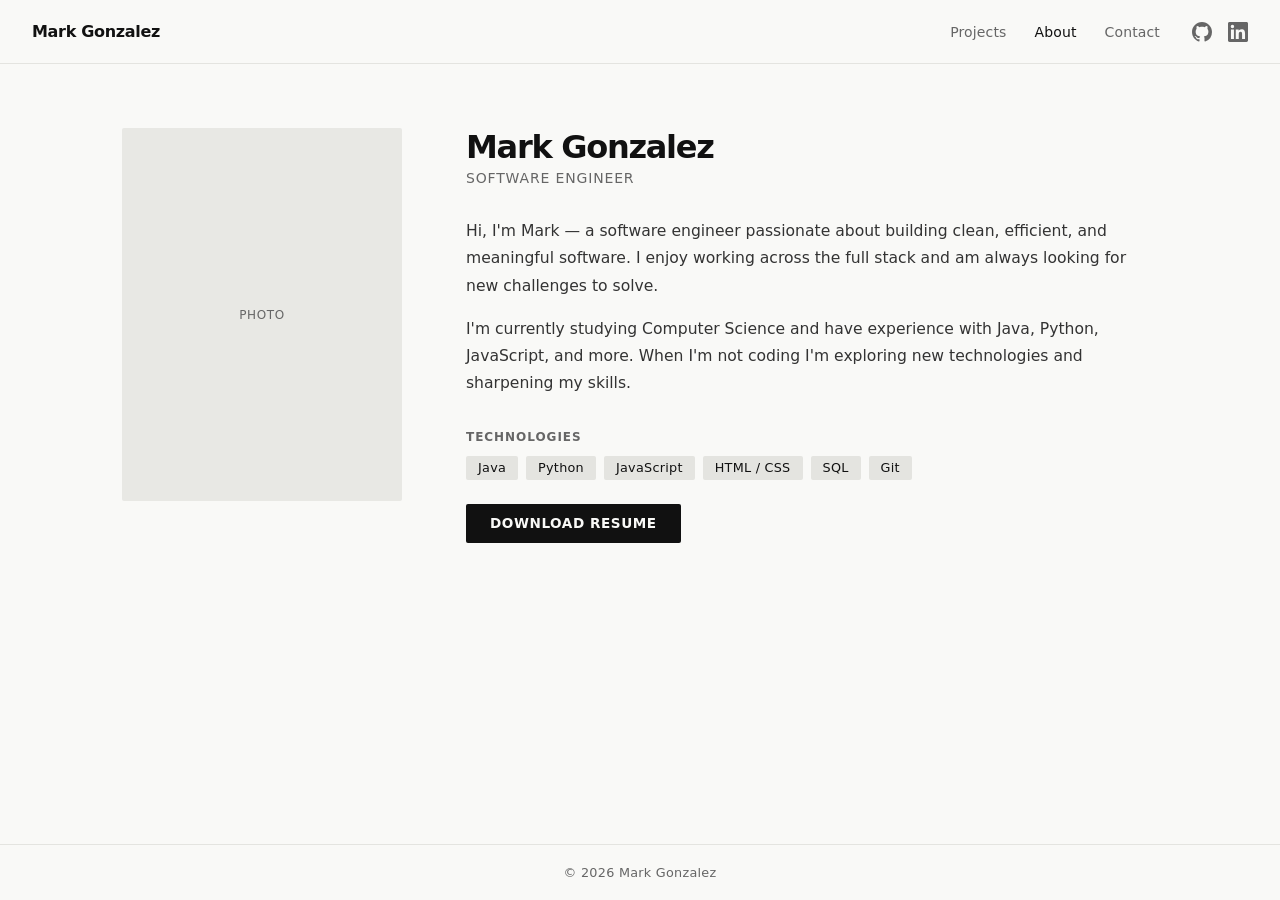
==== about.html @ 81ed51de "added inital files for portfolio website added init files needed for potfolio site.   Hoooooplahh" ====
<!DOCTYPE html>
<html lang="en">
<head>
  <meta charset="UTF-8" />
  <meta name="viewport" content="width=device-width, initial-scale=1.0" />
  <title>About — Mark Gonzalez</title>
  <link rel="stylesheet" href="css/style.css" />
</head>
<body>

  <header class="site-header">
    <a href="index.html" class="logo">Mark Gonzalez</a>
    <nav class="nav">
      <a href="index.html" class="nav-link">Projects</a>
      <a href="about.html" class="nav-link active">About</a>
      <a href="contact.html" class="nav-link">Contact</a>
    </nav>
    <div class="social-links">
      <a href="https://github.com/" target="_blank" rel="noopener" aria-label="GitHub">
        <svg width="20" height="20" viewBox="0 0 24 24" fill="currentColor"><path d="M12 0C5.37 0 0 5.37 0 12c0 5.31 3.435 9.795 8.205 11.385.6.105.825-.255.825-.57 0-.285-.015-1.23-.015-2.235-3.015.555-3.795-.735-4.035-1.41-.135-.345-.72-1.41-1.23-1.695-.42-.225-1.02-.78-.015-.795.945-.015 1.62.87 1.845 1.23 1.08 1.815 2.805 1.305 3.495.99.105-.78.42-1.305.765-1.605-2.67-.3-5.46-1.335-5.46-5.925 0-1.305.465-2.385 1.23-3.225-.12-.3-.54-1.53.12-3.18 0 0 1.005-.315 3.3 1.23.96-.27 1.98-.405 3-.405s2.04.135 3 .405c2.295-1.56 3.3-1.23 3.3-1.23.66 1.65.24 2.88.12 3.18.765.84 1.23 1.905 1.23 3.225 0 4.605-2.805 5.625-5.475 5.925.435.375.81 1.095.81 2.22 0 1.605-.015 2.895-.015 3.3 0 .315.225.69.825.57A12.02 12.02 0 0 0 24 12c0-6.63-5.37-12-12-12z"/></svg>
      </a>
      <a href="https://linkedin.com/" target="_blank" rel="noopener" aria-label="LinkedIn">
        <svg width="20" height="20" viewBox="0 0 24 24" fill="currentColor"><path d="M20.447 20.452h-3.554v-5.569c0-1.328-.027-3.037-1.852-3.037-1.853 0-2.136 1.445-2.136 2.939v5.667H9.351V9h3.414v1.561h.046c.477-.9 1.637-1.85 3.37-1.85 3.601 0 4.267 2.37 4.267 5.455v6.286zM5.337 7.433a2.062 2.062 0 0 1-2.063-2.065 2.064 2.064 0 1 1 2.063 2.065zm1.782 13.019H3.555V9h3.564v11.452zM22.225 0H1.771C.792 0 0 .774 0 1.729v20.542C0 23.227.792 24 1.771 24h20.451C23.2 24 24 23.227 24 22.271V1.729C24 .774 23.2 0 22.222 0h.003z"/></svg>
      </a>
    </div>
  </header>

  <main class="about-main">
    <div class="about-grid">
      <div class="about-photo-col">
        <div class="about-photo placeholder-photo">
          <span>Photo</span>
        </div>
      </div>
      <div class="about-text-col">
        <h1 class="about-name">Mark Gonzalez</h1>
        <p class="about-role">Software Engineer</p>
        <div class="about-bio">
          <p>
            Hi, I'm Mark — a software engineer passionate about building clean,
            efficient, and meaningful software. I enjoy working across the full
            stack and am always looking for new challenges to solve.
          </p>
          <p>
            I'm currently studying Computer Science and have experience with
            Java, Python, JavaScript, and more. When I'm not coding I'm
            exploring new technologies and sharpening my skills.
          </p>
        </div>
        <div class="about-skills">
          <h3 class="skills-heading">Technologies</h3>
          <ul class="skills-list">
            <li>Java</li>
            <li>Python</li>
            <li>JavaScript</li>
            <li>HTML / CSS</li>
            <li>SQL</li>
            <li>Git</li>
          </ul>
        </div>
        <a href="#" class="btn" download>Download Resume</a>
      </div>
    </div>
  </main>

  <footer class="site-footer">
    <p>&copy; <span id="year"></span> Mark Gonzalez</p>
  </footer>

  <script src="js/main.js"></script>
</body>
</html>
---- css/style.css ----
/* ── Reset & Base ─────────────────────────────────────────── */
*, *::before, *::after { box-sizing: border-box; margin: 0; padding: 0; }

:root {
  --bg: #f9f9f7;
  --surface: #ffffff;
  --text: #111111;
  --text-muted: #666666;
  --accent: #111111;
  --border: #e4e4e0;
  --card-hover: #f0f0ec;
  --font: 'Inter', system-ui, -apple-system, sans-serif;
  --header-h: 64px;
}

html { font-size: 16px; scroll-behavior: smooth; }

body {
  font-family: var(--font);
  background: var(--bg);
  color: var(--text);
  min-height: 100vh;
  display: flex;
  flex-direction: column;
  -webkit-font-smoothing: antialiased;
}

a { color: inherit; text-decoration: none; }
ul { list-style: none; }
img { display: block; width: 100%; height: 100%; object-fit: cover; }

/* ── Header ───────────────────────────────────────────────── */
.site-header {
  position: sticky;
  top: 0;
  z-index: 100;
  height: var(--header-h);
  background: var(--bg);
  border-bottom: 1px solid var(--border);
  display: flex;
  align-items: center;
  padding: 0 2rem;
  gap: 2rem;
}

.logo {
  font-size: 1rem;
  font-weight: 600;
  letter-spacing: -0.02em;
  white-space: nowrap;
  margin-right: auto;
}

.nav {
  display: flex;
  gap: 1.75rem;
}

.nav-link {
  font-size: 0.875rem;
  color: var(--text-muted);
  transition: color 0.15s;
  letter-spacing: 0.01em;
}

.nav-link:hover,
.nav-link.active {
  color: var(--text);
}

.social-links {
  display: flex;
  gap: 1rem;
  align-items: center;
}

.social-links a {
  color: var(--text-muted);
  display: flex;
  align-items: center;
  transition: color 0.15s;
}

.social-links a:hover { color: var(--text); }

/* ── Hero ─────────────────────────────────────────────────── */
.hero {
  padding: 3rem 2rem 1.5rem;
  max-width: 1200px;
  margin: 0 auto;
  width: 100%;
}

.hero-tagline {
  font-size: 0.875rem;
  color: var(--text-muted);
  letter-spacing: 0.04em;
  text-transform: uppercase;
}

/* ── Projects Grid ────────────────────────────────────────── */
.projects-grid {
  display: grid;
  grid-template-columns: repeat(auto-fill, minmax(280px, 1fr));
  gap: 1px;
  background: var(--border);
  border-top: 1px solid var(--border);
  border-bottom: 1px solid var(--border);
  margin-top: 1.5rem;
}

.project-card {
  background: var(--bg);
  transition: background 0.15s;
}

.project-card:hover { background: var(--card-hover); }

.card-link {
  display: block;
  padding: 0;
}

.card-thumb {
  width: 100%;
  aspect-ratio: 1 / 1;
  overflow: hidden;
  background: var(--border);
}

.placeholder-thumb {
  display: flex;
  align-items: center;
  justify-content: center;
  background: #e8e8e4;
}

.thumb-label {
  font-size: 0.75rem;
  color: var(--text-muted);
  letter-spacing: 0.05em;
  text-transform: uppercase;
}

.card-info {
  padding: 1rem 1.25rem 1.25rem;
}

.card-title {
  font-size: 0.9rem;
  font-weight: 600;
  letter-spacing: -0.01em;
  margin-bottom: 0.25rem;
}

.card-tags {
  font-size: 0.75rem;
  color: var(--text-muted);
  letter-spacing: 0.01em;
}

/* ── About ────────────────────────────────────────────────── */
.about-main {
  flex: 1;
  padding: 4rem 2rem;
  max-width: 1100px;
  margin: 0 auto;
  width: 100%;
}

.about-grid {
  display: grid;
  grid-template-columns: 280px 1fr;
  gap: 4rem;
  align-items: start;
}

.about-photo {
  width: 100%;
  aspect-ratio: 3 / 4;
  background: #e8e8e4;
  border-radius: 2px;
  overflow: hidden;
}

.placeholder-photo {
  display: flex;
  align-items: center;
  justify-content: center;
}

.placeholder-photo span {
  font-size: 0.75rem;
  color: var(--text-muted);
  letter-spacing: 0.05em;
  text-transform: uppercase;
}

.about-name {
  font-size: 2rem;
  font-weight: 700;
  letter-spacing: -0.04em;
  margin-bottom: 0.25rem;
}

.about-role {
  font-size: 0.875rem;
  color: var(--text-muted);
  text-transform: uppercase;
  letter-spacing: 0.06em;
  margin-bottom: 2rem;
}

.about-bio p {
  font-size: 0.975rem;
  line-height: 1.75;
  color: #333;
  margin-bottom: 1rem;
}

.skills-heading {
  font-size: 0.75rem;
  text-transform: uppercase;
  letter-spacing: 0.08em;
  color: var(--text-muted);
  margin: 2rem 0 0.75rem;
}

.skills-list {
  display: flex;
  flex-wrap: wrap;
  gap: 0.5rem;
}

.skills-list li {
  font-size: 0.8rem;
  background: var(--border);
  padding: 0.3rem 0.75rem;
  border-radius: 2px;
  letter-spacing: 0.02em;
}

/* ── Contact ──────────────────────────────────────────────── */
.contact-main {
  flex: 1;
  padding: 4rem 2rem;
  display: flex;
  align-items: flex-start;
  justify-content: center;
}

.contact-inner {
  width: 100%;
  max-width: 560px;
}

.contact-heading {
  font-size: 2rem;
  font-weight: 700;
  letter-spacing: -0.04em;
  margin-bottom: 0.75rem;
}

.contact-sub {
  font-size: 0.95rem;
  color: var(--text-muted);
  line-height: 1.6;
  margin-bottom: 2.5rem;
}

.contact-form { display: flex; flex-direction: column; gap: 1.25rem; }

.form-group { display: flex; flex-direction: column; gap: 0.4rem; }

.form-group label {
  font-size: 0.8rem;
  font-weight: 600;
  letter-spacing: 0.04em;
  text-transform: uppercase;
  color: var(--text-muted);
}

.form-group input,
.form-group textarea {
  font-family: var(--font);
  font-size: 0.95rem;
  padding: 0.75rem 1rem;
  border: 1px solid var(--border);
  border-radius: 2px;
  background: var(--surface);
  color: var(--text);
  outline: none;
  transition: border-color 0.15s;
  resize: vertical;
}

.form-group input:focus,
.form-group textarea:focus {
  border-color: var(--text);
}

.form-status {
  font-size: 0.85rem;
  color: var(--text-muted);
  min-height: 1.2em;
}

.contact-links {
  display: flex;
  gap: 1.5rem;
  margin-top: 2.5rem;
  padding-top: 2rem;
  border-top: 1px solid var(--border);
  flex-wrap: wrap;
}

.contact-item {
  font-size: 0.875rem;
  color: var(--text-muted);
  transition: color 0.15s;
  text-decoration: underline;
  text-underline-offset: 3px;
}

.contact-item:hover { color: var(--text); }

/* ── Shared Button ────────────────────────────────────────── */
.btn {
  display: inline-block;
  margin-top: 1.5rem;
  padding: 0.7rem 1.5rem;
  background: var(--text);
  color: var(--bg);
  font-family: var(--font);
  font-size: 0.85rem;
  font-weight: 600;
  letter-spacing: 0.04em;
  text-transform: uppercase;
  border: none;
  border-radius: 2px;
  cursor: pointer;
  transition: opacity 0.15s;
}

.btn:hover { opacity: 0.8; }

/* ── Footer ───────────────────────────────────────────────── */
.site-footer {
  border-top: 1px solid var(--border);
  padding: 1.25rem 2rem;
  text-align: center;
  font-size: 0.8rem;
  color: var(--text-muted);
  letter-spacing: 0.02em;
}

/* ── Responsive ───────────────────────────────────────────── */
@media (max-width: 768px) {
  .site-header { padding: 0 1rem; gap: 1rem; }
  .logo { font-size: 0.9rem; }
  .nav { gap: 1rem; }
  .social-links { display: none; }

  .about-grid {
    grid-template-columns: 1fr;
    gap: 2rem;
  }

  .about-photo { max-width: 220px; }

  .projects-grid {
    grid-template-columns: repeat(auto-fill, minmax(160px, 1fr));
  }
}

@media (max-width: 480px) {
  .nav { gap: 0.75rem; }
  .about-main, .contact-main { padding: 2rem 1rem; }
  .hero { padding: 2rem 1rem 1rem; }
}
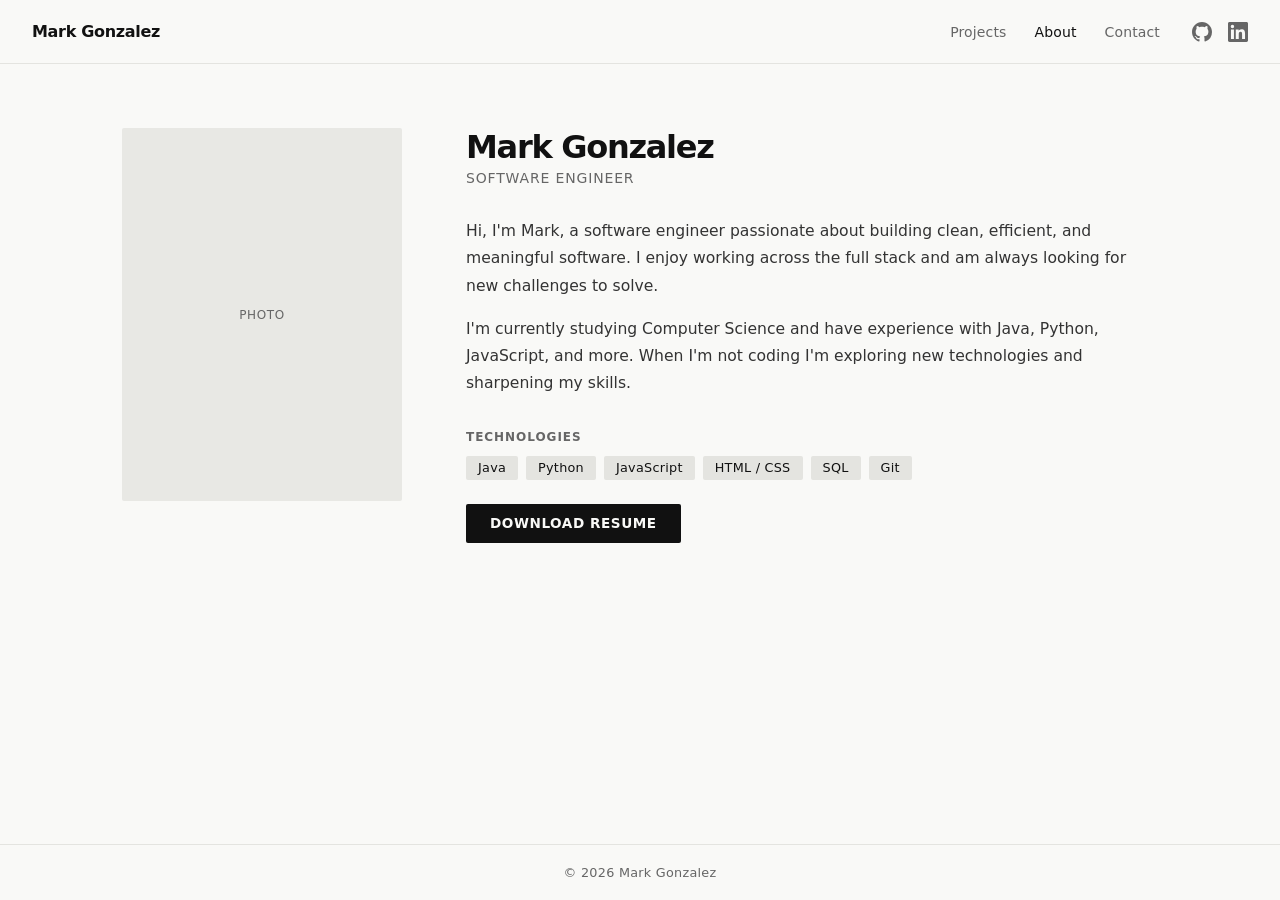
==== commit 374c2a07: "fixed contact info on the contact.html page." ====
--- a/about.html
+++ b/about.html
@@ -1,72 +1,86 @@
-<!DOCTYPE html>
+<!doctype html>
 <html lang="en">
-<head>
-  <meta charset="UTF-8" />
-  <meta name="viewport" content="width=device-width, initial-scale=1.0" />
-  <title>About — Mark Gonzalez</title>
-  <link rel="stylesheet" href="css/style.css" />
-</head>
-<body>
+  <head>
+    <meta charset="UTF-8" />
+    <meta name="viewport" content="width=device-width, initial-scale=1.0" />
+    <title>About — Mark Gonzalez</title>
+    <link rel="stylesheet" href="css/style.css" />
+  </head>
+  <body>
+    <header class="site-header">
+      <a href="index.html" class="logo">Mark Gonzalez</a>
+      <nav class="nav">
+        <a href="index.html" class="nav-link">Projects</a>
+        <a href="about.html" class="nav-link active">About</a>
+        <a href="contact.html" class="nav-link">Contact</a>
+      </nav>
+      <div class="social-links">
+        <a
+          href="https://github.com/spulsion"
+          target="_blank"
+          rel="noopener"
+          aria-label="GitHub">
+          <svg width="20" height="20" viewBox="0 0 24 24" fill="currentColor">
+            <path
+              d="M12 0C5.37 0 0 5.37 0 12c0 5.31 3.435 9.795 8.205 11.385.6.105.825-.255.825-.57 0-.285-.015-1.23-.015-2.235-3.015.555-3.795-.735-4.035-1.41-.135-.345-.72-1.41-1.23-1.695-.42-.225-1.02-.78-.015-.795.945-.015 1.62.87 1.845 1.23 1.08 1.815 2.805 1.305 3.495.99.105-.78.42-1.305.765-1.605-2.67-.3-5.46-1.335-5.46-5.925 0-1.305.465-2.385 1.23-3.225-.12-.3-.54-1.53.12-3.18 0 0 1.005-.315 3.3 1.23.96-.27 1.98-.405 3-.405s2.04.135 3 .405c2.295-1.56 3.3-1.23 3.3-1.23.66 1.65.24 2.88.12 3.18.765.84 1.23 1.905 1.23 3.225 0 4.605-2.805 5.625-5.475 5.925.435.375.81 1.095.81 2.22 0 1.605-.015 2.895-.015 3.3 0 .315.225.69.825.57A12.02 12.02 0 0 0 24 12c0-6.63-5.37-12-12-12z" />
+          </svg>
+          <!-- Side not to remember, these giant lines are used for an icon library in this case its the github logo -->
+        </a>
+        <a
+          href="https://www.linkedin.com/in/mark-gonzalezz32133/"
+          target="_blank"
+          rel="noopener"
+          aria-label="LinkedIn">
+          <svg width="20" height="20" viewBox="0 0 24 24" fill="currentColor">
+            <path
+              d="M20.447 20.452h-3.554v-5.569c0-1.328-.027-3.037-1.852-3.037-1.853 0-2.136 1.445-2.136 2.939v5.667H9.351V9h3.414v1.561h.046c.477-.9 1.637-1.85 3.37-1.85 3.601 0 4.267 2.37 4.267 5.455v6.286zM5.337 7.433a2.062 2.062 0 0 1-2.063-2.065 2.064 2.064 0 1 1 2.063 2.065zm1.782 13.019H3.555V9h3.564v11.452zM22.225 0H1.771C.792 0 0 .774 0 1.729v20.542C0 23.227.792 24 1.771 24h20.451C23.2 24 24 23.227 24 22.271V1.729C24 .774 23.2 0 22.222 0h.003z" />
+          </svg>
+        </a>
+      </div>
+    </header>
 
-  <header class="site-header">
-    <a href="index.html" class="logo">Mark Gonzalez</a>
-    <nav class="nav">
-      <a href="index.html" class="nav-link">Projects</a>
-      <a href="about.html" class="nav-link active">About</a>
-      <a href="contact.html" class="nav-link">Contact</a>
-    </nav>
-    <div class="social-links">
-      <a href="https://github.com/" target="_blank" rel="noopener" aria-label="GitHub">
-        <svg width="20" height="20" viewBox="0 0 24 24" fill="currentColor"><path d="M12 0C5.37 0 0 5.37 0 12c0 5.31 3.435 9.795 8.205 11.385.6.105.825-.255.825-.57 0-.285-.015-1.23-.015-2.235-3.015.555-3.795-.735-4.035-1.41-.135-.345-.72-1.41-1.23-1.695-.42-.225-1.02-.78-.015-.795.945-.015 1.62.87 1.845 1.23 1.08 1.815 2.805 1.305 3.495.99.105-.78.42-1.305.765-1.605-2.67-.3-5.46-1.335-5.46-5.925 0-1.305.465-2.385 1.23-3.225-.12-.3-.54-1.53.12-3.18 0 0 1.005-.315 3.3 1.23.96-.27 1.98-.405 3-.405s2.04.135 3 .405c2.295-1.56 3.3-1.23 3.3-1.23.66 1.65.24 2.88.12 3.18.765.84 1.23 1.905 1.23 3.225 0 4.605-2.805 5.625-5.475 5.925.435.375.81 1.095.81 2.22 0 1.605-.015 2.895-.015 3.3 0 .315.225.69.825.57A12.02 12.02 0 0 0 24 12c0-6.63-5.37-12-12-12z"/></svg>
-      </a>
-      <a href="https://linkedin.com/" target="_blank" rel="noopener" aria-label="LinkedIn">
-        <svg width="20" height="20" viewBox="0 0 24 24" fill="currentColor"><path d="M20.447 20.452h-3.554v-5.569c0-1.328-.027-3.037-1.852-3.037-1.853 0-2.136 1.445-2.136 2.939v5.667H9.351V9h3.414v1.561h.046c.477-.9 1.637-1.85 3.37-1.85 3.601 0 4.267 2.37 4.267 5.455v6.286zM5.337 7.433a2.062 2.062 0 0 1-2.063-2.065 2.064 2.064 0 1 1 2.063 2.065zm1.782 13.019H3.555V9h3.564v11.452zM22.225 0H1.771C.792 0 0 .774 0 1.729v20.542C0 23.227.792 24 1.771 24h20.451C23.2 24 24 23.227 24 22.271V1.729C24 .774 23.2 0 22.222 0h.003z"/></svg>
-      </a>
-    </div>
-  </header>
-
-  <main class="about-main">
-    <div class="about-grid">
-      <div class="about-photo-col">
-        <div class="about-photo placeholder-photo">
-          <span>Photo</span>
+    <main class="about-main">
+      <div class="about-grid">
+        <div class="about-photo-col">
+          <div class="about-photo placeholder-photo">
+            <span>Photo</span>
+          </div>
+        </div>
+        <div class="about-text-col">
+          <h1 class="about-name">Mark Gonzalez</h1>
+          <p class="about-role">Software Engineer</p>
+          <div class="about-bio">
+            <p>
+              Hi, I'm Mark, a software engineer passionate about building
+              clean, efficient, and meaningful software. I enjoy working across
+              the full stack and am always looking for new challenges to solve.
+            </p>
+            <p>
+              I'm currently studying Computer Science and have experience with
+              Java, Python, JavaScript, and more. When I'm not coding I'm
+              exploring new technologies and sharpening my skills.
+            </p>
+          </div>
+          <div class="about-skills">
+            <h3 class="skills-heading">Technologies</h3>
+            <ul class="skills-list">
+              <li>Java</li>
+              <li>Python</li>
+              <li>JavaScript</li>
+              <li>HTML / CSS</li>
+              <li>SQL</li>
+              <li>Git</li>
+            </ul>
+          </div>
+          <a href="#" class="btn" download>Download Resume</a>
         </div>
       </div>
-      <div class="about-text-col">
-        <h1 class="about-name">Mark Gonzalez</h1>
-        <p class="about-role">Software Engineer</p>
-        <div class="about-bio">
-          <p>
-            Hi, I'm Mark — a software engineer passionate about building clean,
-            efficient, and meaningful software. I enjoy working across the full
-            stack and am always looking for new challenges to solve.
-          </p>
-          <p>
-            I'm currently studying Computer Science and have experience with
-            Java, Python, JavaScript, and more. When I'm not coding I'm
-            exploring new technologies and sharpening my skills.
-          </p>
-        </div>
-        <div class="about-skills">
-          <h3 class="skills-heading">Technologies</h3>
-          <ul class="skills-list">
-            <li>Java</li>
-            <li>Python</li>
-            <li>JavaScript</li>
-            <li>HTML / CSS</li>
-            <li>SQL</li>
-            <li>Git</li>
-          </ul>
-        </div>
-        <a href="#" class="btn" download>Download Resume</a>
-      </div>
-    </div>
-  </main>
+    </main>
 
-  <footer class="site-footer">
-    <p>&copy; <span id="year"></span> Mark Gonzalez</p>
-  </footer>
+    <footer class="site-footer">
+      <p>&copy; <span id="year"></span> Mark Gonzalez</p>
+    </footer>
 
-  <script src="js/main.js"></script>
-</body>
+    <script src="js/main.js"></script>
+  </body>
 </html>
--- a/css/style.css
+++ b/css/style.css
@@ -1,5 +1,11 @@
 /* ── Reset & Base ─────────────────────────────────────────── */
-*, *::before, *::after { box-sizing: border-box; margin: 0; padding: 0; }
+*,
+*::before,
+*::after {
+  box-sizing: border-box;
+  margin: 0;
+  padding: 0;
+}
 
 :root {
   --bg: #f9f9f7;
@@ -9,11 +15,14 @@
   --accent: #111111;
   --border: #e4e4e0;
   --card-hover: #f0f0ec;
-  --font: 'Inter', system-ui, -apple-system, sans-serif;
+  --font: "Inter", system-ui, -apple-system, sans-serif;
   --header-h: 64px;
 }
 
-html { font-size: 16px; scroll-behavior: smooth; }
+html {
+  font-size: 16px;
+  scroll-behavior: smooth;
+}
 
 body {
   font-family: var(--font);
@@ -25,9 +34,19 @@
   -webkit-font-smoothing: antialiased;
 }
 
-a { color: inherit; text-decoration: none; }
-ul { list-style: none; }
-img { display: block; width: 100%; height: 100%; object-fit: cover; }
+a {
+  color: inherit;
+  text-decoration: none;
+}
+ul {
+  list-style: none;
+}
+img {
+  display: block;
+  width: 100%;
+  height: 100%;
+  object-fit: cover;
+}
 
 /* ── Header ───────────────────────────────────────────────── */
 .site-header {
@@ -81,7 +100,9 @@
   transition: color 0.15s;
 }
 
-.social-links a:hover { color: var(--text); }
+.social-links a:hover {
+  color: var(--text);
+}
 
 /* ── Hero ─────────────────────────────────────────────────── */
 .hero {
@@ -101,7 +122,7 @@
 /* ── Projects Grid ────────────────────────────────────────── */
 .projects-grid {
   display: grid;
-  grid-template-columns: repeat(auto-fill, minmax(280px, 1fr));
+  grid-template-columns: repeat(auto-fit, minmax(280px, 1fr));
   gap: 1px;
   background: var(--border);
   border-top: 1px solid var(--border);
@@ -114,7 +135,9 @@
   transition: background 0.15s;
 }
 
-.project-card:hover { background: var(--card-hover); }
+.project-card:hover {
+  background: var(--card-hover);
+}
 
 .card-link {
   display: block;
@@ -157,6 +180,56 @@
   font-size: 0.75rem;
   color: var(--text-muted);
   letter-spacing: 0.01em;
+}
+
+/* ── Interests ────────────────────────────────────────────── */
+.interests-section {
+  max-width: 1200px;
+  margin: 0 auto;
+  padding: 3rem 2rem 4rem;
+}
+
+.interests-heading {
+  font-size: 0.75rem;
+  font-weight: 600;
+  text-transform: uppercase;
+  letter-spacing: 0.08em;
+  color: var(--text-muted);
+  margin-bottom: 1.5rem;
+}
+
+.interests-grid {
+  display: grid;
+  grid-template-columns: repeat(auto-fit, minmax(200px, 1fr));
+  gap: 1px;
+  background: var(--border);
+  border: 1px solid var(--border);
+}
+
+.interest-card {
+  background: var(--bg);
+  padding: 1.5rem;
+  display: flex;
+  flex-direction: column;
+  gap: 0.5rem;
+  transition: background 0.15s;
+}
+
+.interest-card:hover {
+  background: var(--card-hover);
+}
+
+.interest-title {
+  font-size: 0.8rem;
+  font-weight: 700;
+  text-transform: uppercase;
+  letter-spacing: 0.06em;
+}
+
+.interest-desc {
+  font-size: 0.875rem;
+  color: var(--text-muted);
+  line-height: 1.5;
 }
 
 /* ── About ────────────────────────────────────────────────── */
@@ -268,9 +341,17 @@
   margin-bottom: 2.5rem;
 }
 
-.contact-form { display: flex; flex-direction: column; gap: 1.25rem; }
-
-.form-group { display: flex; flex-direction: column; gap: 0.4rem; }
+.contact-form {
+  display: flex;
+  flex-direction: column;
+  gap: 1.25rem;
+}
+
+.form-group {
+  display: flex;
+  flex-direction: column;
+  gap: 0.4rem;
+}
 
 .form-group label {
   font-size: 0.8rem;
@@ -322,7 +403,9 @@
   text-underline-offset: 3px;
 }
 
-.contact-item:hover { color: var(--text); }
+.contact-item:hover {
+  color: var(--text);
+}
 
 /* ── Shared Button ────────────────────────────────────────── */
 .btn {
@@ -342,7 +425,9 @@
   transition: opacity 0.15s;
 }
 
-.btn:hover { opacity: 0.8; }
+.btn:hover {
+  opacity: 0.8;
+}
 
 /* ── Footer ───────────────────────────────────────────────── */
 .site-footer {
@@ -356,17 +441,28 @@
 
 /* ── Responsive ───────────────────────────────────────────── */
 @media (max-width: 768px) {
-  .site-header { padding: 0 1rem; gap: 1rem; }
-  .logo { font-size: 0.9rem; }
-  .nav { gap: 1rem; }
-  .social-links { display: none; }
+  .site-header {
+    padding: 0 1rem;
+    gap: 1rem;
+  }
+  .logo {
+    font-size: 0.9rem;
+  }
+  .nav {
+    gap: 1rem;
+  }
+  .social-links {
+    display: none;
+  }
 
   .about-grid {
     grid-template-columns: 1fr;
     gap: 2rem;
   }
 
-  .about-photo { max-width: 220px; }
+  .about-photo {
+    max-width: 220px;
+  }
 
   .projects-grid {
     grid-template-columns: repeat(auto-fill, minmax(160px, 1fr));
@@ -374,7 +470,14 @@
 }
 
 @media (max-width: 480px) {
-  .nav { gap: 0.75rem; }
-  .about-main, .contact-main { padding: 2rem 1rem; }
-  .hero { padding: 2rem 1rem 1rem; }
-}
+  .nav {
+    gap: 0.75rem;
+  }
+  .about-main,
+  .contact-main {
+    padding: 2rem 1rem;
+  }
+  .hero {
+    padding: 2rem 1rem 1rem;
+  }
+}
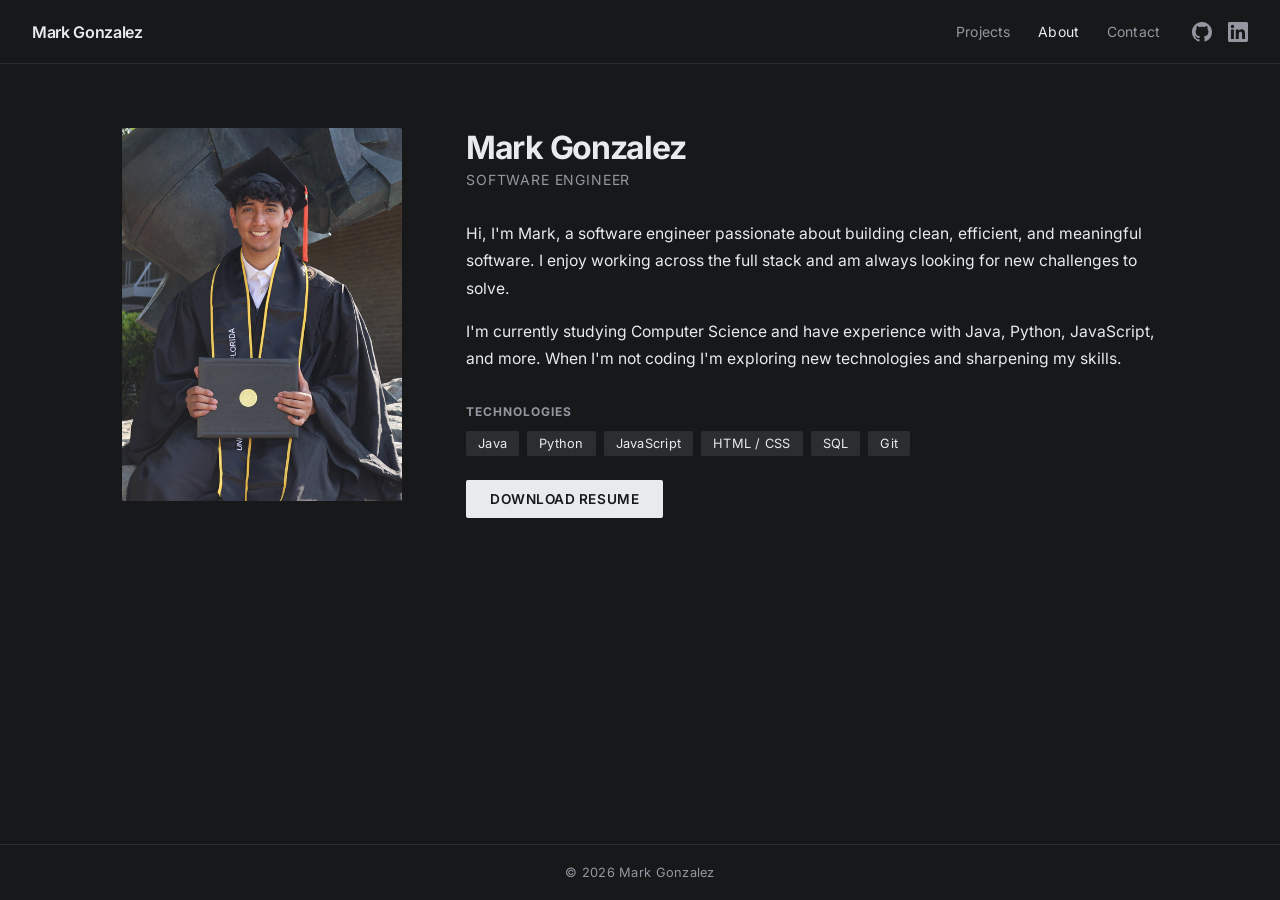
==== commit 72534517: "edited projects to show bargain baskets, added profile pic, added 3d models section" ====
--- a/about.html
+++ b/about.html
@@ -42,8 +42,8 @@
     <main class="about-main">
       <div class="about-grid">
         <div class="about-photo-col">
-          <div class="about-photo placeholder-photo">
-            <span>Photo</span>
+          <div class="about-photo">
+            <img src="images/mark.png" alt="Mark Gonzalez" />
           </div>
         </div>
         <div class="about-text-col">
--- a/css/style.css
+++ b/css/style.css
@@ -1,3 +1,26 @@
+/* ── Fonts (self-hosted Inter) ────────────────────────────── */
+@font-face {
+  font-family: "Inter";
+  font-style: normal;
+  font-weight: 400;
+  font-display: swap;
+  src: url("../fonts/inter-400.woff2") format("woff2");
+}
+@font-face {
+  font-family: "Inter";
+  font-style: normal;
+  font-weight: 600;
+  font-display: swap;
+  src: url("../fonts/inter-600.woff2") format("woff2");
+}
+@font-face {
+  font-family: "Inter";
+  font-style: normal;
+  font-weight: 700;
+  font-display: swap;
+  src: url("../fonts/inter-700.woff2") format("woff2");
+}
+
 /* ── Reset & Base ─────────────────────────────────────────── */
 *,
 *::before,
@@ -8,13 +31,13 @@
 }
 
 :root {
-  --bg: #f9f9f7;
-  --surface: #ffffff;
-  --text: #111111;
-  --text-muted: #666666;
-  --accent: #111111;
-  --border: #e4e4e0;
-  --card-hover: #f0f0ec;
+  --bg: #17181a;
+  --surface: #1f2123;
+  --text: #e9eaec;
+  --text-muted: #9497a0;
+  --accent: #f2f3f5;
+  --border: #2b2d31;
+  --card-hover: #26282b;
   --font: "Inter", system-ui, -apple-system, sans-serif;
   --header-h: 64px;
 }
@@ -155,7 +178,7 @@
   display: flex;
   align-items: center;
   justify-content: center;
-  background: #e8e8e4;
+  background: var(--surface);
 }
 
 .thumb-label {
@@ -174,6 +197,13 @@
   font-weight: 600;
   letter-spacing: -0.01em;
   margin-bottom: 0.25rem;
+}
+
+.card-desc {
+  font-size: 0.8rem;
+  color: var(--text-muted);
+  line-height: 1.5;
+  margin-bottom: 0.5rem;
 }
 
 .card-tags {
@@ -251,7 +281,7 @@
 .about-photo {
   width: 100%;
   aspect-ratio: 3 / 4;
-  background: #e8e8e4;
+  background: var(--surface);
   border-radius: 2px;
   overflow: hidden;
 }
@@ -287,7 +317,7 @@
 .about-bio p {
   font-size: 0.975rem;
   line-height: 1.75;
-  color: #333;
+  color: var(--text);
   margin-bottom: 1rem;
 }
 
@@ -429,6 +459,79 @@
   opacity: 0.8;
 }
 
+/* ── 3D Models Carousel ───────────────────────────────────── */
+.models-section {
+  display: none; /* revealed by JS only when screenshots are present */
+  max-width: 1200px;
+  margin: 0 auto;
+  padding: 1rem 2rem 4rem;
+  width: 100%;
+}
+
+.models-heading {
+  font-size: 0.75rem;
+  font-weight: 600;
+  text-transform: uppercase;
+  letter-spacing: 0.08em;
+  color: var(--text-muted);
+  margin-bottom: 1.5rem;
+}
+
+.carousel {
+  position: relative;
+  overflow: hidden;
+  width: 100%;
+  padding: 2.5rem 0; /* headroom so the scaled-up active slide isn't clipped */
+}
+
+.carousel-track {
+  display: flex;
+  align-items: center;
+  gap: 2rem;
+  transition: transform 0.7s cubic-bezier(0.4, 0, 0.2, 1);
+  will-change: transform;
+}
+
+.carousel-slide {
+  flex: 0 0 auto;
+  width: 320px;
+}
+
+.slide-inner {
+  border-radius: 10px;
+  overflow: hidden;
+  background: var(--surface);
+  transform: scale(0.72);
+  opacity: 0.4;
+  transition:
+    transform 0.7s cubic-bezier(0.4, 0, 0.2, 1),
+    opacity 0.7s ease,
+    box-shadow 0.7s ease;
+}
+
+.carousel-slide img {
+  width: 100%;
+  height: 320px;
+  object-fit: cover;
+  display: block;
+}
+
+/* The focused slide expands and lifts so it clearly reads as the active one */
+.carousel-slide.is-active .slide-inner {
+  transform: scale(1.12);
+  opacity: 1;
+  box-shadow: 0 20px 45px rgba(0, 0, 0, 0.55);
+}
+
+@media (max-width: 480px) {
+  .carousel-slide {
+    width: 220px;
+  }
+  .carousel-slide img {
+    height: 220px;
+  }
+}
+
 /* ── Footer ───────────────────────────────────────────────── */
 .site-footer {
   border-top: 1px solid var(--border);
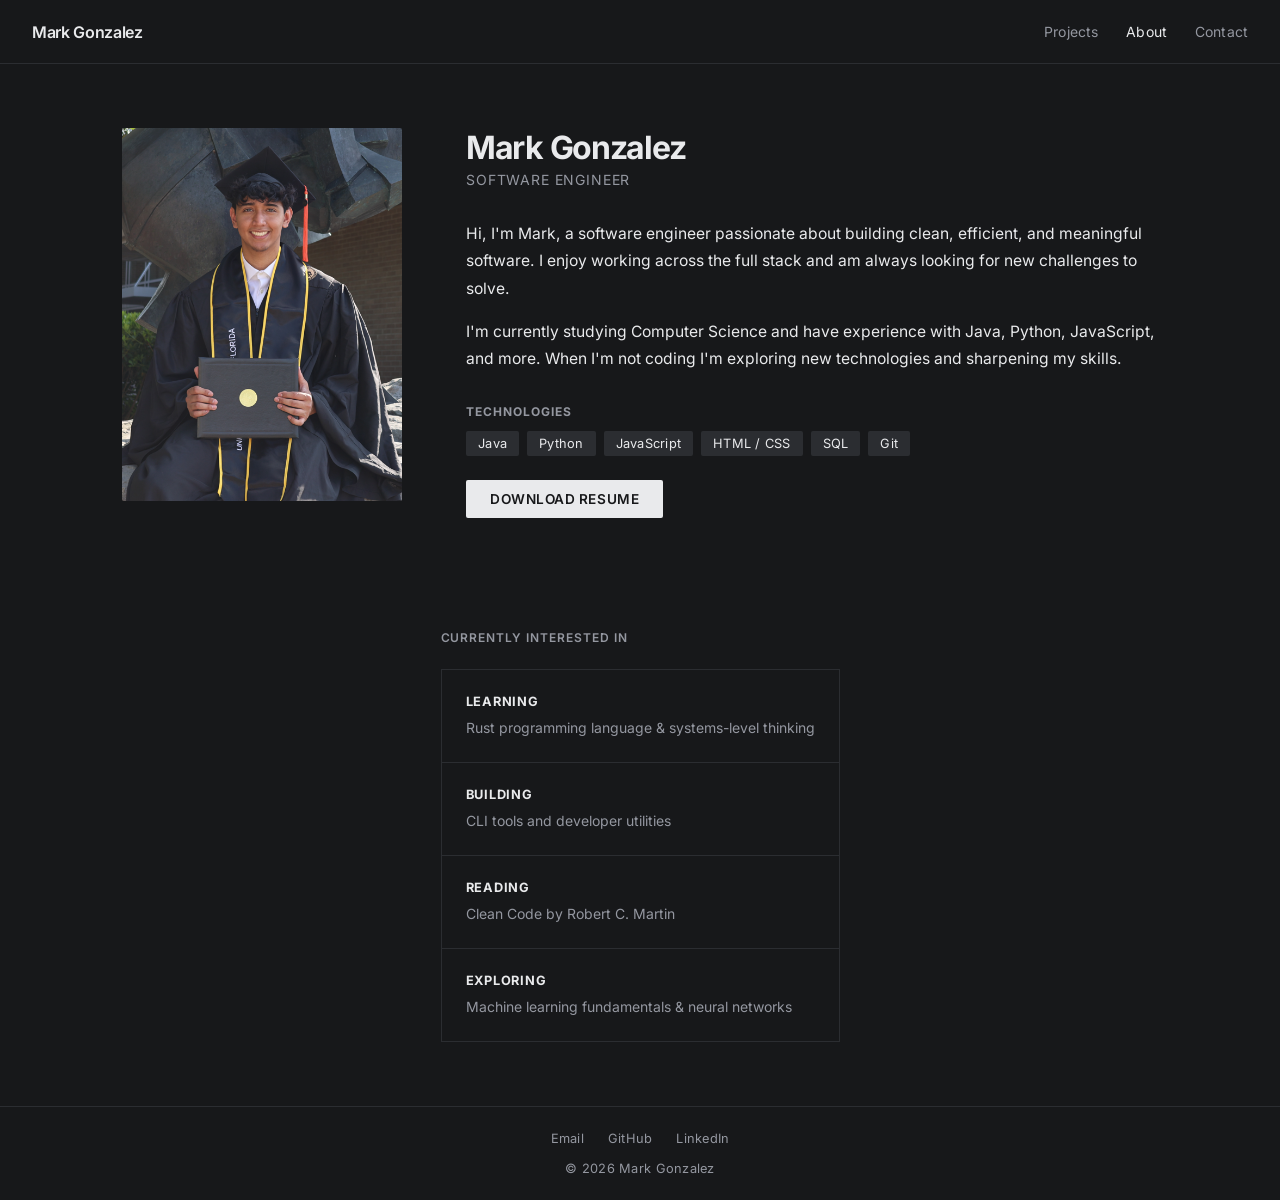
==== commit b5541854: "moved the currently interested in page to the about me , and changed location of socials into the fo" ====
--- a/about.html
+++ b/about.html
@@ -14,29 +14,6 @@
         <a href="about.html" class="nav-link active">About</a>
         <a href="contact.html" class="nav-link">Contact</a>
       </nav>
-      <div class="social-links">
-        <a
-          href="https://github.com/spulsion"
-          target="_blank"
-          rel="noopener"
-          aria-label="GitHub">
-          <svg width="20" height="20" viewBox="0 0 24 24" fill="currentColor">
-            <path
-              d="M12 0C5.37 0 0 5.37 0 12c0 5.31 3.435 9.795 8.205 11.385.6.105.825-.255.825-.57 0-.285-.015-1.23-.015-2.235-3.015.555-3.795-.735-4.035-1.41-.135-.345-.72-1.41-1.23-1.695-.42-.225-1.02-.78-.015-.795.945-.015 1.62.87 1.845 1.23 1.08 1.815 2.805 1.305 3.495.99.105-.78.42-1.305.765-1.605-2.67-.3-5.46-1.335-5.46-5.925 0-1.305.465-2.385 1.23-3.225-.12-.3-.54-1.53.12-3.18 0 0 1.005-.315 3.3 1.23.96-.27 1.98-.405 3-.405s2.04.135 3 .405c2.295-1.56 3.3-1.23 3.3-1.23.66 1.65.24 2.88.12 3.18.765.84 1.23 1.905 1.23 3.225 0 4.605-2.805 5.625-5.475 5.925.435.375.81 1.095.81 2.22 0 1.605-.015 2.895-.015 3.3 0 .315.225.69.825.57A12.02 12.02 0 0 0 24 12c0-6.63-5.37-12-12-12z" />
-          </svg>
-          <!-- Side not to remember, these giant lines are used for an icon library in this case its the github logo -->
-        </a>
-        <a
-          href="https://www.linkedin.com/in/mark-gonzalezz32133/"
-          target="_blank"
-          rel="noopener"
-          aria-label="LinkedIn">
-          <svg width="20" height="20" viewBox="0 0 24 24" fill="currentColor">
-            <path
-              d="M20.447 20.452h-3.554v-5.569c0-1.328-.027-3.037-1.852-3.037-1.853 0-2.136 1.445-2.136 2.939v5.667H9.351V9h3.414v1.561h.046c.477-.9 1.637-1.85 3.37-1.85 3.601 0 4.267 2.37 4.267 5.455v6.286zM5.337 7.433a2.062 2.062 0 0 1-2.063-2.065 2.064 2.064 0 1 1 2.063 2.065zm1.782 13.019H3.555V9h3.564v11.452zM22.225 0H1.771C.792 0 0 .774 0 1.729v20.542C0 23.227.792 24 1.771 24h20.451C23.2 24 24 23.227 24 22.271V1.729C24 .774 23.2 0 22.222 0h.003z" />
-          </svg>
-        </a>
-      </div>
     </header>
 
     <main class="about-main">
@@ -77,7 +54,54 @@
       </div>
     </main>
 
+    <!-- ── Currently Interested In ───────────────────────── -->
+    <section class="interests-section">
+      <h2 class="interests-heading">Currently Interested In</h2>
+      <div class="interests-grid">
+        <div class="interest-card">
+          <h3 class="interest-title">Learning</h3>
+          <p class="interest-desc">
+            Rust programming language &amp; systems-level thinking
+          </p>
+        </div>
+
+        <div class="interest-card">
+          <h3 class="interest-title">Building</h3>
+          <p class="interest-desc">CLI tools and developer utilities</p>
+        </div>
+
+        <div class="interest-card">
+          <h3 class="interest-title">Reading</h3>
+          <p class="interest-desc">Clean Code by Robert C. Martin</p>
+        </div>
+
+        <div class="interest-card">
+          <h3 class="interest-title">Exploring</h3>
+          <p class="interest-desc">
+            Machine learning fundamentals &amp; neural networks
+          </p>
+        </div>
+      </div>
+    </section>
+
     <footer class="site-footer">
+      <div class="footer-links">
+        <a href="mailto:ma132944@ucf.edu" class="footer-link">Email</a>
+        <a
+          href="https://github.com/spulsion"
+          target="_blank"
+          rel="noopener"
+          class="footer-link"
+          >GitHub</a
+        >
+        <a
+          href="https://www.linkedin.com/in/mark-gonzalezz32133/"
+          target="_blank"
+          rel="noopener"
+          class="footer-link"
+          >LinkedIn</a
+        >
+      </div>
       <p>&copy; <span id="year"></span> Mark Gonzalez</p>
     </footer>
 
--- a/css/style.css
+++ b/css/style.css
@@ -110,23 +110,6 @@
   color: var(--text);
 }
 
-.social-links {
-  display: flex;
-  gap: 1rem;
-  align-items: center;
-}
-
-.social-links a {
-  color: var(--text-muted);
-  display: flex;
-  align-items: center;
-  transition: color 0.15s;
-}
-
-.social-links a:hover {
-  color: var(--text);
-}
-
 /* ── Hero ─────────────────────────────────────────────────── */
 .hero {
   padding: 3rem 2rem 1.5rem;
@@ -264,7 +247,6 @@
 
 /* ── About ────────────────────────────────────────────────── */
 .about-main {
-  flex: 1;
   padding: 4rem 2rem;
   max-width: 1100px;
   margin: 0 auto;
@@ -416,27 +398,6 @@
   min-height: 1.2em;
 }
 
-.contact-links {
-  display: flex;
-  gap: 1.5rem;
-  margin-top: 2.5rem;
-  padding-top: 2rem;
-  border-top: 1px solid var(--border);
-  flex-wrap: wrap;
-}
-
-.contact-item {
-  font-size: 0.875rem;
-  color: var(--text-muted);
-  transition: color 0.15s;
-  text-decoration: underline;
-  text-underline-offset: 3px;
-}
-
-.contact-item:hover {
-  color: var(--text);
-}
-
 /* ── Shared Button ────────────────────────────────────────── */
 .btn {
   display: inline-block;
@@ -481,32 +442,27 @@
   position: relative;
   overflow: hidden;
   width: 100%;
-  padding: 2.5rem 0; /* headroom so the scaled-up active slide isn't clipped */
-}
-
-.carousel-track {
-  display: flex;
-  align-items: center;
-  gap: 2rem;
-  transition: transform 0.7s cubic-bezier(0.4, 0, 0.2, 1);
-  will-change: transform;
-}
-
+  height: 420px;
+}
+
+/* Slides are absolutely stacked; JS positions them in a circular coverflow. */
 .carousel-slide {
-  flex: 0 0 auto;
+  position: absolute;
+  top: 50%;
+  left: 50%;
   width: 320px;
+  transform: translate(-50%, -50%);
+  transition:
+    transform 0.7s cubic-bezier(0.4, 0, 0.2, 1),
+    opacity 0.7s ease;
+  will-change: transform, opacity;
 }
 
 .slide-inner {
   border-radius: 10px;
   overflow: hidden;
   background: var(--surface);
-  transform: scale(0.72);
-  opacity: 0.4;
-  transition:
-    transform 0.7s cubic-bezier(0.4, 0, 0.2, 1),
-    opacity 0.7s ease,
-    box-shadow 0.7s ease;
+  transition: box-shadow 0.7s ease;
 }
 
 .carousel-slide img {
@@ -516,14 +472,50 @@
   display: block;
 }
 
-/* The focused slide expands and lifts so it clearly reads as the active one */
+/* JS scales the focused slide up; the shadow makes the focus unmistakable. */
 .carousel-slide.is-active .slide-inner {
-  transform: scale(1.12);
+  box-shadow: 0 20px 45px rgba(0, 0, 0, 0.55);
+}
+
+/* Prev / next controls */
+.carousel-arrow {
+  position: absolute;
+  top: 50%;
+  transform: translateY(-50%);
+  z-index: 40;
+  width: 44px;
+  height: 44px;
+  display: flex;
+  align-items: center;
+  justify-content: center;
+  border-radius: 50%;
+  border: 1px solid var(--border);
+  background: var(--surface);
+  color: var(--text);
+  cursor: pointer;
+  opacity: 0.85;
+  transition:
+    opacity 0.15s,
+    background 0.15s;
+}
+
+.carousel-arrow:hover {
   opacity: 1;
-  box-shadow: 0 20px 45px rgba(0, 0, 0, 0.55);
+  background: var(--card-hover);
+}
+
+.carousel-arrow.prev {
+  left: 0.5rem;
+}
+
+.carousel-arrow.next {
+  right: 0.5rem;
 }
 
 @media (max-width: 480px) {
+  .carousel {
+    height: 320px;
+  }
   .carousel-slide {
     width: 220px;
   }
@@ -534,12 +526,30 @@
 
 /* ── Footer ───────────────────────────────────────────────── */
 .site-footer {
+  margin-top: auto; /* pin footer to the bottom regardless of page length */
   border-top: 1px solid var(--border);
-  padding: 1.25rem 2rem;
+  padding: 1.5rem 2rem;
   text-align: center;
   font-size: 0.8rem;
   color: var(--text-muted);
   letter-spacing: 0.02em;
+}
+
+.footer-links {
+  display: flex;
+  justify-content: center;
+  flex-wrap: wrap;
+  gap: 1.5rem;
+  margin-bottom: 0.9rem;
+}
+
+.footer-link {
+  color: var(--text-muted);
+  transition: color 0.15s;
+}
+
+.footer-link:hover {
+  color: var(--text);
 }
 
 /* ── Responsive ───────────────────────────────────────────── */
@@ -554,9 +564,6 @@
   .nav {
     gap: 1rem;
   }
-  .social-links {
-    display: none;
-  }
 
   .about-grid {
     grid-template-columns: 1fr;
